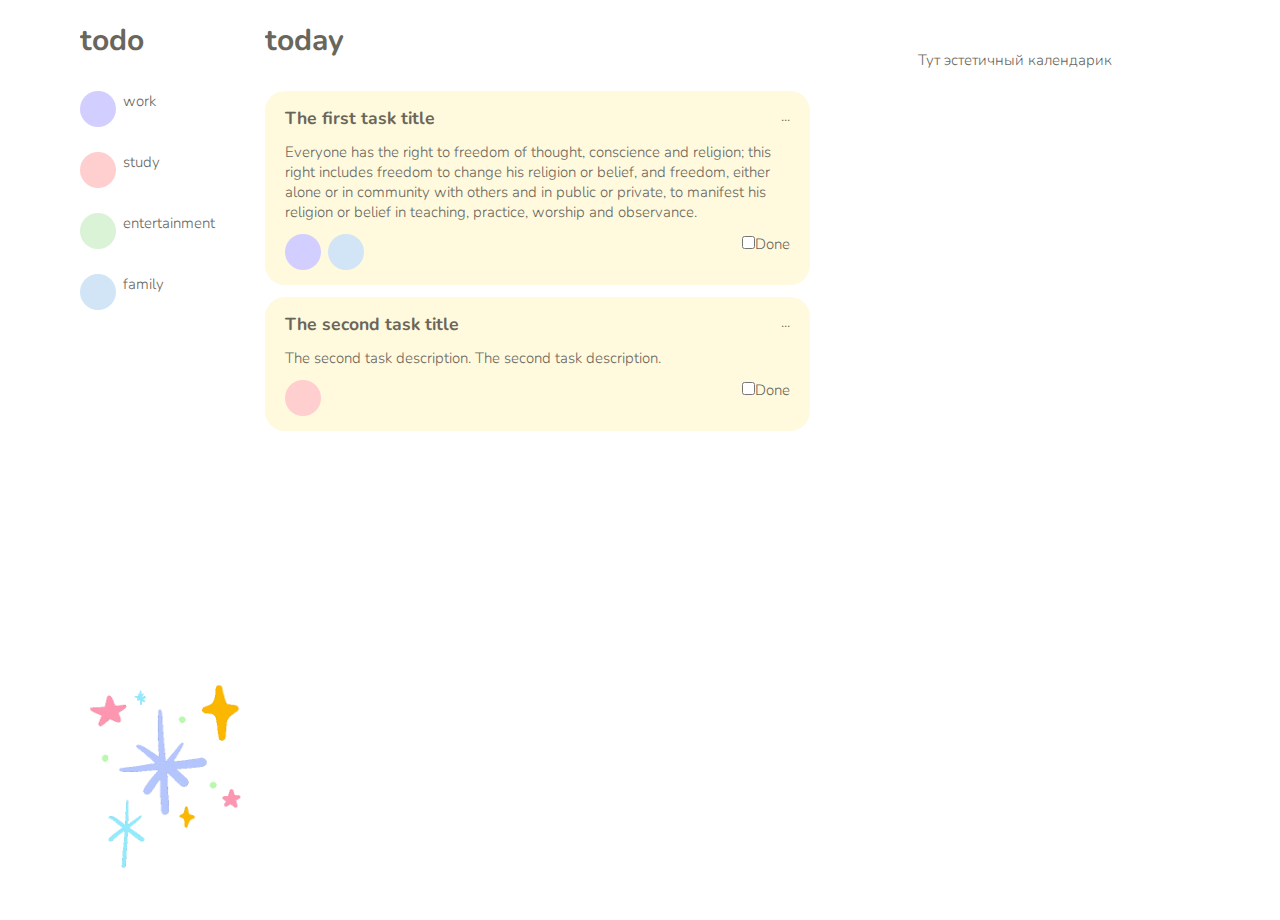
==== index.html @ 403bc5e6 "add html and css files" ====
<!DOCTYPE html>
<html lang="en">
<head>
    <meta charset="UTF-8">
    <title>todo list</title>
    <link rel="stylesheet" href="css/style.css">
</head>
<body>
<div class="content">
    <div class="todo">
        <h1 class="todo-title">todo</h1>
        <div class="upper">
            <div class="tags">
                <div class="tag">
                    <div class="ellipse" id="ellipse-1"></div>
                    <p class="work">work</p>
                </div>
                <div class="tag">
                    <div class="ellipse" id="ellipse-2"></div>
                    <p class="study">study</p>
                </div>
                <div class="tag">
                    <div class="ellipse" id="ellipse-3"></div>
                    <p class="entertainment">entertainment</p>
                </div>
                <div class="tag">
                    <div class="ellipse" id="ellipse-4"></div>
                    <p class="family">family</p>
                </div>
            </div>
        </div>
        <div class="logo">
            <img class="logo-image" src="images/logo.png" alt="Logo image"/>
        </div>
    </div>
    <div class="day">
        <div class="title">
            <h1 class="today">today</h1>
        </div>
        <div class="tasks">
            <div class="task" id="task_1">
                <div class="task-title">
                    <h3>The first task title</h3>
                    <div class="task-button">...</div>
                </div>
                <div class="description">
                    <p>Everyone has the right to freedom of thought, conscience and religion;
                        this right includes freedom to change his religion or belief, and freedom,
                        either alone or in community with others and in public or private,
                        to manifest his religion or belief in teaching, practice, worship and observance.</p>
                </div>
                <div class="options">
                    <div class="task-tags">
                        <div class="ellipse" id="task-ellipse-1"></div>
                        <div class="ellipse" id="task-ellipse-2"></div>
                    </div>
                    <div class="checkbox">
                        <label class="todo_checkbox">
                            <input type="checkbox">
                        </label>
                        <p>Done</p>
                    </div>
                </div>

            </div>
            <div class="task" id="task_2">
                <div class="task-title">
                    <h3>The second task title</h3>
                    <div class="task-button">...</div>
                </div>
                <div class="description">
                    <p>The second task description. The second task description.</p>
                </div>
                <div class="options">
                    <div class="task-tags">
                        <div class="ellipse" id="task-ellipse-3"></div>
                    </div>
                    <div class="checkbox">
                        <label class="todo_checkbox">
                            <input type="checkbox">
                        </label>
                        <p>Done</p>
                    </div>
                </div>
            </div>
        </div>
    </div>
    <div class="calendar">
        <div class="title">

        </div>
        <div class="calendar_widget">
            <p>Тут эстетичный календарик</p>
        </div>
    </div>

</div>

</body>
</html>
---- css/style.css ----
@import url('https://fonts.googleapis.com/css2?family=Raleway:wght@100;200;300;400;500;600;700;800;900&display=swap');
@import url('https://fonts.googleapis.com/css2?family=Nunito+Sans:opsz,wght@6..12,200;6..12,300;6..12,400;6..12,500;6..12,600;6..12,700;6..12,800;6..12,900;6..12,1000&family=Nunito:wght@200;300;400;500;600;700;800;900;1000');
@import url('https://fonts.googleapis.com/css2?family=Ubuntu:wght@300;400;500;700&display=swap');

root {
}

* {
    margin: 0;
    color: #69665C;
    box-sizing: border-box;
}

body {
    font-family: 'Nunito', sans-serif;
    height: 100vh;
    font-size: 15px;
    font-weight: 300;
}

.content {
    display: flex;
    height: 100vh;
    flex-direction: row;
    justify-content: space-between;
    margin: 20px 80px
}

.todo {
    display: flex;
    flex-direction: column;
    width: 30%;
    height: 100%;
    overflow: hidden;
    flex-shrink: 2;
}

.todo-title {
    margin-bottom: 30px;
}

.upper {
    flex: 1 0 auto;
}
.tags {
    display: flex;
    flex-direction: column;
}

.tag {
    flex-grow: 1;
    display: flex;
    flex-direction: row;
    margin-bottom: 25px;
}


.title {
    margin-bottom: 30px;
}

.ellipse {
    width: 4vh;
    height: 4vh;
    border-radius: 50%;
    margin-right: 7px;
}

#ellipse-1 {
    background-color: #D2CEFF;
}

#ellipse-2 {
    background-color: #FFCECE;
}

#ellipse-3 {
    background-color: #DAF2D6;
}

#ellipse-4 {
    background-color: #D1E5F7;
}

.day {
    flex-shrink: 1;
    flex-direction: column;
    width: 65%;
    overflow: hidden;
}

.tasks {
    display: flex;
    flex-direction: column;
}

.task {
    display: flex;
    flex-direction: column;
    justify-content: space-between;
    border-radius: 20px;
    background-color: #FFF9DE;
    margin-bottom: 12px;
    margin-right: 20px;
    padding: 15px 20px;
}

.task-title {
    display: flex;
    flex-direction: row;
    justify-content: space-between;
    margin-bottom: 12px;
}

.description {
    margin-bottom: 12px;
}

.task-button {
}

.options {
    display: flex;
    flex-direction: row;
    justify-content: space-between;
}

.task-tags{
    display: flex;
    flex-direction: row;
}

#task-ellipse-1 {
    background-color: #D2CEFF;
}

#task-ellipse-2 {
    background-color: #D1E5F7;
}

#task-ellipse-3 {
    background-color: #FFCECE;
}

.checkbox {
    display: flex;
    flex-direction: row;
}

.logo-image {
    width: 20vh;
    height: 23vh;
    flex: 0 0 auto;
    margin-bottom: 30px;
}

.calendar {
    flex-direction: column;
    width: 60%;
    overflow: hidden;
    margin-left: auto;
    margin-right: auto;
    text-align: center;
    flex-shrink: 2;
}
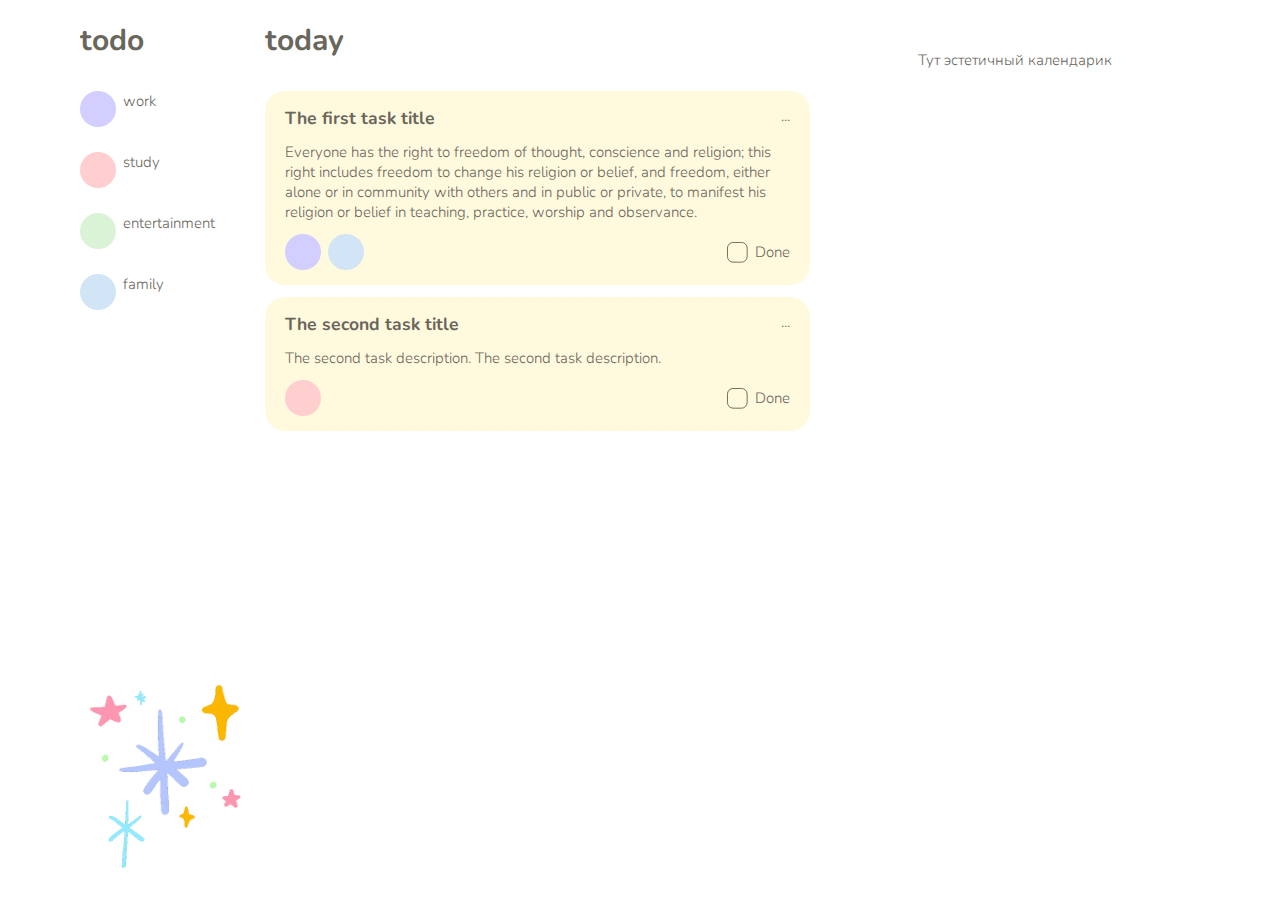
==== commit afc0278b: "add custom checkbox and add tags main, section, nav" ====
--- a/index.html
+++ b/index.html
@@ -6,11 +6,11 @@
     <link rel="stylesheet" href="css/style.css">
 </head>
 <body>
-<div class="content">
-    <div class="todo">
+<main class="content">
+    <section class="todo">
         <h1 class="todo-title">todo</h1>
         <div class="upper">
-            <div class="tags">
+            <nav class="tags">
                 <div class="tag">
                     <div class="ellipse" id="ellipse-1"></div>
                     <p class="work">work</p>
@@ -27,18 +27,18 @@
                     <div class="ellipse" id="ellipse-4"></div>
                     <p class="family">family</p>
                 </div>
-            </div>
+            </nav>
         </div>
         <div class="logo">
             <img class="logo-image" src="images/logo.png" alt="Logo image"/>
         </div>
-    </div>
-    <div class="day">
+    </section>
+    <section class="day">
         <div class="title">
             <h1 class="today">today</h1>
         </div>
         <div class="tasks">
-            <div class="task" id="task_1">
+            <section class="task" id="task_1">
                 <div class="task-title">
                     <h3>The first task title</h3>
                     <div class="task-button">...</div>
@@ -54,16 +54,19 @@
                         <div class="ellipse" id="task-ellipse-1"></div>
                         <div class="ellipse" id="task-ellipse-2"></div>
                     </div>
-                    <div class="checkbox">
-                        <label class="todo_checkbox">
-                            <input type="checkbox">
-                        </label>
-                        <p>Done</p>
-                    </div>
+                    <label class="checkbox">
+                        <input class="checkbox-input" type="checkbox">
+                        <svg class="checkbox-icon" viewBox="0 0 22 22">
+                            <rect width="21" height="21" x=".5" y=".5" fill="#FFF9DE" stroke="#69665C" rx="6" />
+                            <path class="tick" stroke="#69665C" fill="none" stroke-linecap="round" stroke-width="2.5" d="M4 10l5 5 9-9" />
+                        </svg>
+                        <span class="checkbox-label">Done</span>
+                    </label>
+
                 </div>
 
-            </div>
-            <div class="task" id="task_2">
+            </section>
+            <section class="task" id="task_2">
                 <div class="task-title">
                     <h3>The second task title</h3>
                     <div class="task-button">...</div>
@@ -75,16 +78,19 @@
                     <div class="task-tags">
                         <div class="ellipse" id="task-ellipse-3"></div>
                     </div>
-                    <div class="checkbox">
-                        <label class="todo_checkbox">
-                            <input type="checkbox">
-                        </label>
-                        <p>Done</p>
-                    </div>
+                    <label class="checkbox">
+                        <input class="checkbox-input" type="checkbox">
+                        <svg class="checkbox-icon" viewBox="0 0 22 22">
+                            <rect width="21" height="21" x=".5" y=".5" fill="#FFF9DE" stroke="#69665C" rx="6" />
+                            <path class="tick" stroke="#69665C" fill="none" stroke-linecap="round" stroke-width="2.5" d="M4 10l5 5 9-9" />
+                        </svg>
+                        <span class="checkbox-label">Done</span>
+                    </label>
+
                 </div>
-            </div>
+            </section>
         </div>
-    </div>
+    </section>
     <div class="calendar">
         <div class="title">
 
@@ -94,7 +100,7 @@
         </div>
     </div>
 
-</div>
+</main>
 
 </body>
 </html>--- a/css/style.css
+++ b/css/style.css
@@ -143,8 +143,39 @@
 }
 
 .checkbox {
+    cursor: pointer;
     display: flex;
     flex-direction: row;
+    align-items: center;
+}
+
+.checkbox-input {
+    position: absolute;
+    width: 1.375em;
+    height: 1.375em;
+    opacity: 0;
+    cursor: pointer;
+}
+
+.checkbox-icon {
+    width: 1.375em;
+    height: 1.375em;
+    flex-shrink: 0;
+    overflow: visible;
+}
+
+.checkbox-icon .tick {
+    stroke-dasharray: 20px;
+    stroke-dashoffset: 20px;
+    transition: stroke-dashoffset 0.2s ease-out;
+}
+
+.checkbox-label {
+    margin-left: 0.5em;
+}
+
+.checkbox-input:checked + .checkbox-icon .tick {
+    stroke-dashoffset: 0;
 }
 
 .logo-image {
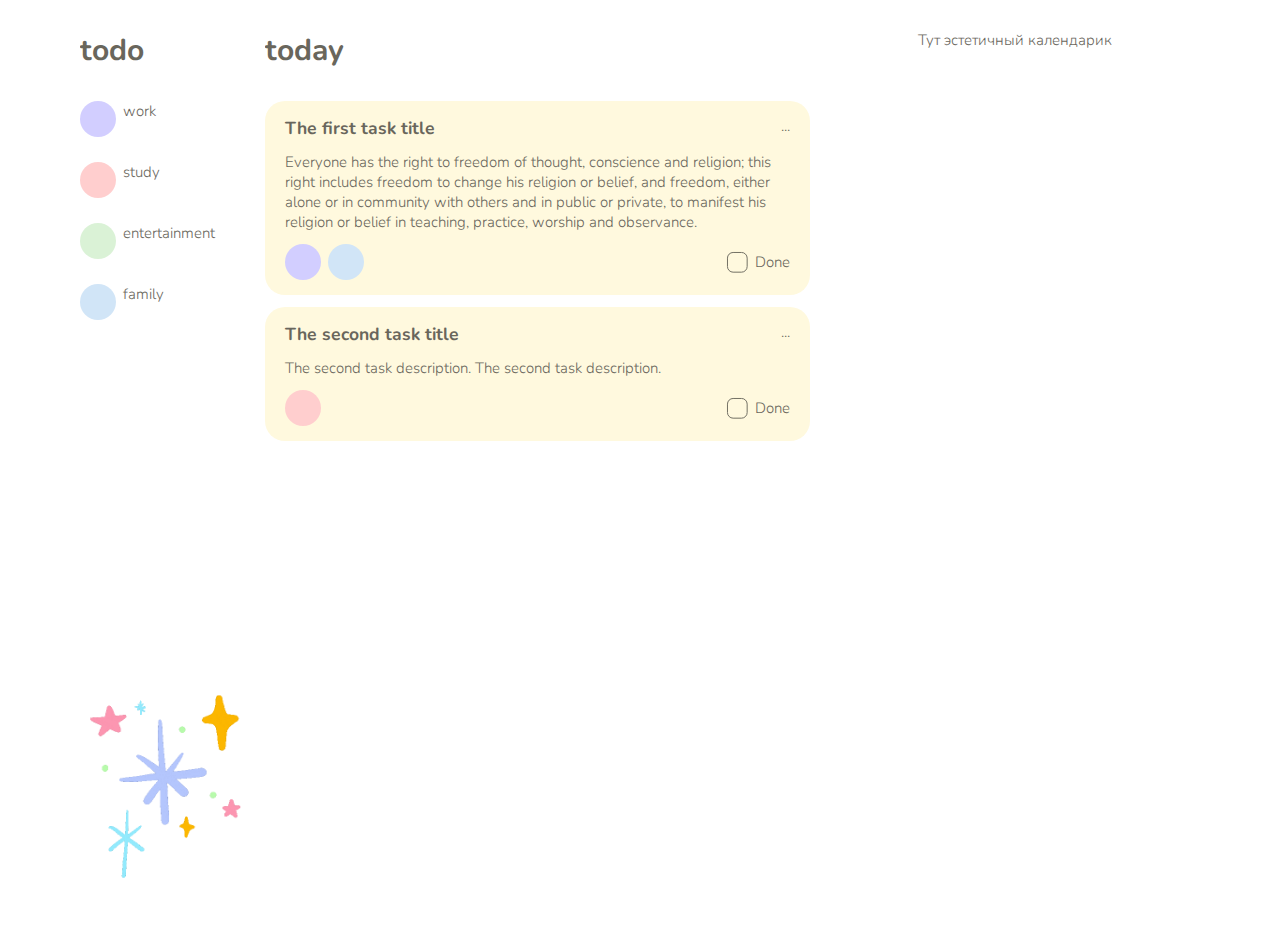
==== commit 995f174b: "add @media css" ====
--- a/index.html
+++ b/index.html
@@ -2,57 +2,61 @@
 <html lang="en">
 <head>
     <meta charset="UTF-8">
+    <meta name="viewport" content="width=device-width">
     <title>todo list</title>
     <link rel="stylesheet" href="css/style.css">
+    <script src="js/script.js" defer></script>
 </head>
 <body>
-<main class="content">
-    <section class="todo">
-        <h1 class="todo-title">todo</h1>
-        <div class="upper">
-            <nav class="tags">
-                <div class="tag">
-                    <div class="ellipse" id="ellipse-1"></div>
-                    <p class="work">work</p>
-                </div>
-                <div class="tag">
-                    <div class="ellipse" id="ellipse-2"></div>
-                    <p class="study">study</p>
-                </div>
-                <div class="tag">
-                    <div class="ellipse" id="ellipse-3"></div>
-                    <p class="entertainment">entertainment</p>
-                </div>
-                <div class="tag">
-                    <div class="ellipse" id="ellipse-4"></div>
-                    <p class="family">family</p>
-                </div>
+<div class="wrapper">
+    <main>
+    <section class="navigation">
+        <div class="navigation__burger">
+            <span></span>
+        </div>
+        <h1 class="todo__title">todo</h1>
+            <nav class="navigation__tags">
+                <ul class="tags__list">
+                <li class="tag" >
+                    <div class="tag__ellipse" id="ellipse-1"></div>
+                    <p class="tag__name">work</p>
+                </li>
+                <li class="tag">
+                    <div class="tag__ellipse" id="ellipse-2"></div>
+                    <p class="tag__name">study</p>
+                </li>
+                <li class="tag">
+                    <div class="tag__ellipse" id="ellipse-3"></div>
+                    <p class="tag__name">entertainment</p>
+                </li>
+                <li class="tag">
+                    <div class="tag__ellipse" id="ellipse-4"></div>
+                    <p class="tag__name">family</p>
+                </li>
+                </ul>
             </nav>
-        </div>
         <div class="logo">
-            <img class="logo-image" src="images/logo.png" alt="Logo image"/>
+            <img class="logo__image" src="images/logo.png" alt="Logo image"/>
         </div>
     </section>
-    <section class="day">
-        <div class="title">
-            <h1 class="today">today</h1>
-        </div>
-        <div class="tasks">
-            <section class="task" id="task_1">
-                <div class="task-title">
+    <section class="day-view">
+        <h1 class="day__title">today</h1>
+        <ul class="tasks__list">
+            <li class="task" id="task-1">
+                <div class="task__title">
                     <h3>The first task title</h3>
-                    <div class="task-button">...</div>
+                    <div class="task__button">...</div>
                 </div>
-                <div class="description">
+                <div class="task__description">
                     <p>Everyone has the right to freedom of thought, conscience and religion;
                         this right includes freedom to change his religion or belief, and freedom,
                         either alone or in community with others and in public or private,
                         to manifest his religion or belief in teaching, practice, worship and observance.</p>
                 </div>
-                <div class="options">
-                    <div class="task-tags">
-                        <div class="ellipse" id="task-ellipse-1"></div>
-                        <div class="ellipse" id="task-ellipse-2"></div>
+                <div class="task__options">
+                    <div class="task__tags">
+                        <div class="tag__ellipse" id="task-ellipse-1"></div>
+                        <div class="tag__ellipse" id="task-ellipse-2"></div>
                     </div>
                     <label class="checkbox">
                         <input class="checkbox-input" type="checkbox">
@@ -65,18 +69,18 @@
 
                 </div>
 
-            </section>
-            <section class="task" id="task_2">
-                <div class="task-title">
+            </li>
+            <li class="task" id="task-2">
+                <div class="task__title">
                     <h3>The second task title</h3>
-                    <div class="task-button">...</div>
+                    <div class="task__button">...</div>
                 </div>
-                <div class="description">
+                <div class="task__description">
                     <p>The second task description. The second task description.</p>
                 </div>
-                <div class="options">
-                    <div class="task-tags">
-                        <div class="ellipse" id="task-ellipse-3"></div>
+                <div class="task__options">
+                    <div class="task__tags">
+                        <div class="tag__ellipse" id="task-ellipse-3"></div>
                     </div>
                     <label class="checkbox">
                         <input class="checkbox-input" type="checkbox">
@@ -88,19 +92,19 @@
                     </label>
 
                 </div>
-            </section>
-        </div>
+            </li>
+        </ul>
     </section>
     <div class="calendar">
-        <div class="title">
+        <div class="calendar__title">
 
         </div>
-        <div class="calendar_widget">
+        <div class="calendar__widget">
             <p>Тут эстетичный календарик</p>
         </div>
     </div>
 
 </main>
-
+</div>
 </body>
 </html>--- a/css/style.css
+++ b/css/style.css
@@ -18,33 +18,60 @@
     font-weight: 300;
 }
 
-.content {
+
+
+main {
+    display: flex;
+    flex-direction: row;
+    justify-content: space-between;
+}
+
+.wrapper {
     display: flex;
     height: 100vh;
     flex-direction: row;
     justify-content: space-between;
-    margin: 20px 80px
-}
-
-.todo {
-    display: flex;
-    flex-direction: column;
+    margin: 30px 80px 0 80px;
+}
+
+.navigation {
+    display: flex;
+    flex-direction: column;
+    justify-content: space-between;
     width: 30%;
     height: 100%;
     overflow: hidden;
     flex-shrink: 2;
 }
 
-.todo-title {
+.navigation__burger {
+    display: none;
+}
+
+.todo__title {
     margin-bottom: 30px;
 }
 
 .upper {
     flex: 1 0 auto;
 }
-.tags {
-    display: flex;
-    flex-direction: column;
+
+.navigation__tags {
+    margin-bottom: auto;
+    display: flex;
+    flex-direction: column;
+}
+
+.tags__list {
+    margin-bottom: auto;
+    display: flex;
+    flex-direction: column;
+    padding-left: 0;
+}
+
+.tags__list li {
+    list-style: none;
+
 }
 
 .tag {
@@ -55,11 +82,12 @@
 }
 
 
-.title {
+.day__title {
     margin-bottom: 30px;
 }
 
-.ellipse {
+
+.tag__ellipse {
     width: 4vh;
     height: 4vh;
     border-radius: 50%;
@@ -82,16 +110,22 @@
     background-color: #D1E5F7;
 }
 
-.day {
+.day-view {
     flex-shrink: 1;
     flex-direction: column;
     width: 65%;
     overflow: hidden;
 }
 
-.tasks {
-    display: flex;
-    flex-direction: column;
+.tasks__list {
+    display: flex;
+    flex-direction: column;
+    padding-left: 0;
+}
+
+.tasks__list li {
+    list-style: none;
+
 }
 
 .task {
@@ -105,27 +139,27 @@
     padding: 15px 20px;
 }
 
-.task-title {
+.task__title {
     display: flex;
     flex-direction: row;
     justify-content: space-between;
     margin-bottom: 12px;
 }
 
-.description {
+.task__description {
     margin-bottom: 12px;
 }
 
-.task-button {
-}
-
-.options {
-    display: flex;
-    flex-direction: row;
-    justify-content: space-between;
-}
-
-.task-tags{
+.task__button {
+}
+
+.task__options {
+    display: flex;
+    flex-direction: row;
+    justify-content: space-between;
+}
+
+.task__tags {
     display: flex;
     flex-direction: row;
 }
@@ -178,7 +212,7 @@
     stroke-dashoffset: 0;
 }
 
-.logo-image {
+.logo__image {
     width: 20vh;
     height: 23vh;
     flex: 0 0 auto;
@@ -193,4 +227,143 @@
     margin-right: auto;
     text-align: center;
     flex-shrink: 2;
+}
+
+@media (max-width: 1200px) {
+    .wrapper {
+        max-width: 970px;
+    }
+
+    .tag__ellipse {
+        width: 3vh;
+        height: 3vh;
+        border-radius: 50%;
+        margin-right: 7px;
+    }
+
+    .tag__name {
+        font-size: 15px;
+    }
+}
+
+@media (max-width: 992px) {
+    .wrapper {
+        max-width: none;
+        margin: 20px 10px 10px 10px;
+    }
+
+    .tag__ellipse {
+        width: 5vh;
+        height: 5vh;
+        border-radius: 50%;
+        margin-right: 7px;
+    }
+
+    .tag__name {
+        font-size: 25px;
+    }
+
+    .calendar {
+        width: 0;
+        display: none;
+    }
+    .todo__title {
+        display: none;
+    }
+
+    .logo {
+        display: none;
+    }
+
+    .navigation {
+        width: 10%;
+    }
+
+    .day-view {
+        width: 90%;
+        margin-left: 20px;
+        margin-right: 0;
+    }
+
+    .navigation__burger {
+        display: block;
+        position: relative;
+        margin-top: 10px;
+        width: 30px;
+        height: 20px;
+        z-index: 2;
+        left: 0;
+
+    }
+
+    .navigation__burger span {
+        background-color: #69665C;
+        position: absolute;
+        width: 100%;
+        height: 10%;
+        top: 50%;
+        transform: scale(1) translate(0px, -50%);
+    }
+
+    .navigation__burger::before,
+    .navigation__burger::after {
+        content: '';
+        background-color: #69665C;
+        position: absolute;
+        width: 100%;
+        height: 9%;
+        left: 0;
+        transition: all 0.3s ease 0s;
+    }
+
+    .navigation__burger::before {
+        top: 0;
+    }
+
+    .navigation__burger::after {
+        bottom: 0;
+    }
+
+    .navigation__burger._active::before {
+        top: 50%;
+        transform: rotate(-45deg) translate(0px, -50%);
+    }
+
+    .navigation__burger._active::after {
+        bottom: 50%;
+        transform: rotate(45deg) translate(0px, 50%);
+    }
+
+    .navigation__burger._active span {
+        transform: scale(0) translate(0px, -50%);
+    }
+    .navigation__tags {
+        position: fixed;
+        top: 0;
+        left: -100%;
+        height: 100%;
+        width: 100%;
+        background-color: #F6FFF8;
+        padding: 100px 30px 30px 30px;
+        transition: left 0.3s ease 0s;
+        overflow: auto;
+    }
+
+    .navigation__tags._active {
+        left: 0;
+    }
+
+    .tags__list {
+        display: block;
+    }
+
+    .tags__list li{
+        margin: 0 0 30px 0;
+    }
+
+    .tag {
+        font-size: 24px;
+    }
+
+
 }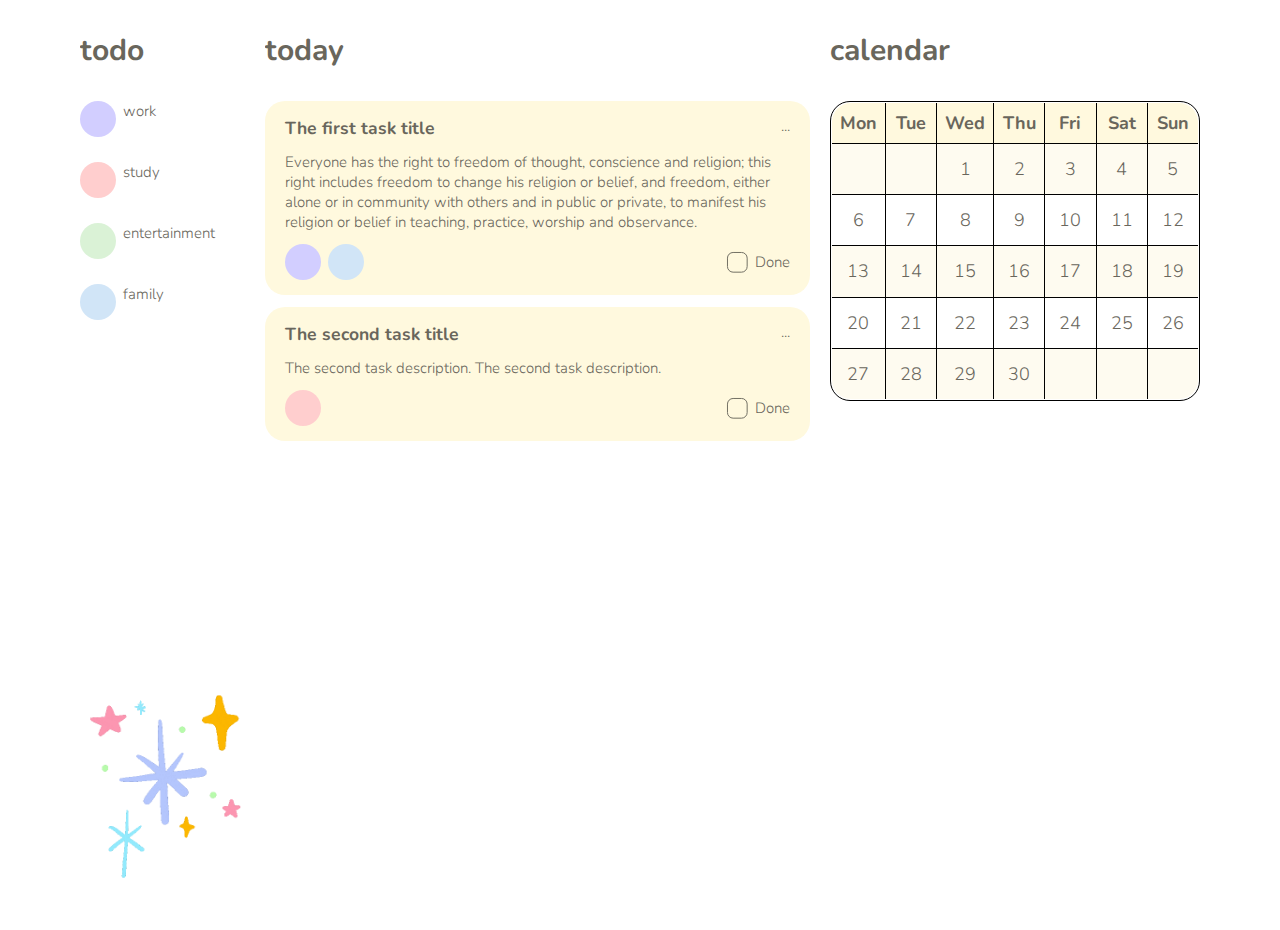
==== commit 04cdb18c: "add table-calendar" ====
--- a/index.html
+++ b/index.html
@@ -10,101 +10,149 @@
 <body>
 <div class="wrapper">
     <main>
-    <section class="navigation">
-        <div class="navigation__burger">
-            <span></span>
-        </div>
-        <h1 class="todo__title">todo</h1>
+        <section class="navigation">
+            <div class="navigation__burger">
+                <span></span>
+            </div>
+            <h1 class="todo__title">todo</h1>
             <nav class="navigation__tags">
                 <ul class="tags__list">
-                <li class="tag" >
-                    <div class="tag__ellipse" id="ellipse-1"></div>
-                    <p class="tag__name">work</p>
-                </li>
-                <li class="tag">
-                    <div class="tag__ellipse" id="ellipse-2"></div>
-                    <p class="tag__name">study</p>
-                </li>
-                <li class="tag">
-                    <div class="tag__ellipse" id="ellipse-3"></div>
-                    <p class="tag__name">entertainment</p>
-                </li>
-                <li class="tag">
-                    <div class="tag__ellipse" id="ellipse-4"></div>
-                    <p class="tag__name">family</p>
-                </li>
+                    <li class="tag">
+                        <div class="tag__ellipse" id="ellipse-1"></div>
+                        <p class="tag__name">work</p>
+                    </li>
+                    <li class="tag">
+                        <div class="tag__ellipse" id="ellipse-2"></div>
+                        <p class="tag__name">study</p>
+                    </li>
+                    <li class="tag">
+                        <div class="tag__ellipse" id="ellipse-3"></div>
+                        <p class="tag__name">entertainment</p>
+                    </li>
+                    <li class="tag">
+                        <div class="tag__ellipse" id="ellipse-4"></div>
+                        <p class="tag__name">family</p>
+                    </li>
                 </ul>
             </nav>
-        <div class="logo">
-            <img class="logo__image" src="images/logo.png" alt="Logo image"/>
-        </div>
-    </section>
-    <section class="day-view">
-        <h1 class="day__title">today</h1>
-        <ul class="tasks__list">
-            <li class="task" id="task-1">
-                <div class="task__title">
-                    <h3>The first task title</h3>
-                    <div class="task__button">...</div>
-                </div>
-                <div class="task__description">
-                    <p>Everyone has the right to freedom of thought, conscience and religion;
-                        this right includes freedom to change his religion or belief, and freedom,
-                        either alone or in community with others and in public or private,
-                        to manifest his religion or belief in teaching, practice, worship and observance.</p>
-                </div>
-                <div class="task__options">
-                    <div class="task__tags">
-                        <div class="tag__ellipse" id="task-ellipse-1"></div>
-                        <div class="tag__ellipse" id="task-ellipse-2"></div>
+            <div class="logo">
+                <img class="logo__image" src="images/logo.png" alt="Logo image"/>
+            </div>
+        </section>
+        <section class="day-view">
+            <h1 class="day__title">today</h1>
+            <ul class="tasks__list">
+                <li class="task" id="task-1">
+                    <div class="task__title">
+                        <h3>The first task title</h3>
+                        <div class="task__button">...</div>
                     </div>
-                    <label class="checkbox">
-                        <input class="checkbox-input" type="checkbox">
-                        <svg class="checkbox-icon" viewBox="0 0 22 22">
-                            <rect width="21" height="21" x=".5" y=".5" fill="#FFF9DE" stroke="#69665C" rx="6" />
-                            <path class="tick" stroke="#69665C" fill="none" stroke-linecap="round" stroke-width="2.5" d="M4 10l5 5 9-9" />
-                        </svg>
-                        <span class="checkbox-label">Done</span>
-                    </label>
+                    <div class="task__description">
+                        <p>Everyone has the right to freedom of thought, conscience and religion;
+                            this right includes freedom to change his religion or belief, and freedom,
+                            either alone or in community with others and in public or private,
+                            to manifest his religion or belief in teaching, practice, worship and observance.</p>
+                    </div>
+                    <div class="task__options">
+                        <div class="task__tags">
+                            <div class="tag__ellipse" id="task-ellipse-1"></div>
+                            <div class="tag__ellipse" id="task-ellipse-2"></div>
+                        </div>
+                        <label class="checkbox">
+                            <input class="checkbox-input" type="checkbox">
+                            <svg class="checkbox-icon" viewBox="0 0 22 22">
+                                <rect width="21" height="21" x=".5" y=".5" fill="#FFF9DE" stroke="#69665C" rx="6"/>
+                                <path class="tick" stroke="#69665C" fill="none" stroke-linecap="round"
+                                      stroke-width="2.5" d="M4 10l5 5 9-9"/>
+                            </svg>
+                            <span class="checkbox-label">Done</span>
+                        </label>
 
-                </div>
+                    </div>
 
-            </li>
-            <li class="task" id="task-2">
-                <div class="task__title">
-                    <h3>The second task title</h3>
-                    <div class="task__button">...</div>
-                </div>
-                <div class="task__description">
-                    <p>The second task description. The second task description.</p>
-                </div>
-                <div class="task__options">
-                    <div class="task__tags">
-                        <div class="tag__ellipse" id="task-ellipse-3"></div>
+                </li>
+                <li class="task" id="task-2">
+                    <div class="task__title">
+                        <h3>The second task title</h3>
+                        <div class="task__button">...</div>
                     </div>
-                    <label class="checkbox">
-                        <input class="checkbox-input" type="checkbox">
-                        <svg class="checkbox-icon" viewBox="0 0 22 22">
-                            <rect width="21" height="21" x=".5" y=".5" fill="#FFF9DE" stroke="#69665C" rx="6" />
-                            <path class="tick" stroke="#69665C" fill="none" stroke-linecap="round" stroke-width="2.5" d="M4 10l5 5 9-9" />
-                        </svg>
-                        <span class="checkbox-label">Done</span>
-                    </label>
+                    <div class="task__description">
+                        <p>The second task description. The second task description.</p>
+                    </div>
+                    <div class="task__options">
+                        <div class="task__tags">
+                            <div class="tag__ellipse" id="task-ellipse-3"></div>
+                        </div>
+                        <label class="checkbox">
+                            <input class="checkbox-input" type="checkbox">
+                            <svg class="checkbox-icon" viewBox="0 0 22 22">
+                                <rect width="21" height="21" x=".5" y=".5" fill="#FFF9DE" stroke="#69665C" rx="6"/>
+                                <path class="tick" stroke="#69665C" fill="none" stroke-linecap="round"
+                                      stroke-width="2.5" d="M4 10l5 5 9-9"/>
+                            </svg>
+                            <span class="checkbox-label">Done</span>
+                        </label>
 
-                </div>
-            </li>
-        </ul>
-    </section>
-    <div class="calendar">
-        <div class="calendar__title">
+                    </div>
+                </li>
+            </ul>
+        </section>
+        <section class="calendar_section">
+            <h1 class="calendar__title">calendar</h1>
+            <div id="calendar"></div>
+            <script>
+            function createCalendar(id, year, month) {
+                let elem = document.getElementById(id);
 
-        </div>
-        <div class="calendar__widget">
-            <p>Тут эстетичный календарик</p>
-        </div>
-    </div>
+                let mon = month - 1;
+                let d = new Date(year, mon);
 
-</main>
+                let table = `
+                    <table>
+                        <tr>
+                            <th>Mon</th>
+                            <th>Tue</th>
+                            <th>Wed</th>
+                            <th>Thu</th>
+                            <th>Fri</th>
+                            <th>Sat</th>
+                            <th>Sun</th>
+                        </tr>
+                        <tr>
+                    `;
+
+                for(let i=0; i<getDay(d); i++) {
+                    table += '<td></td>'
+                }
+
+                while(d.getMonth() == mon) {
+                    table += '<td>' + d.getDate() + '</td>'
+                    if(getDay(d) % 7 == 6) {
+                        table += '</tr><tr>'
+                    }
+                    d.setDate(d.getDate()+1)
+                }
+
+                if(getDay(d) != 0) {
+                    for(let i=getDay(d); i<7; i++) {
+                        table += '<td></td>'
+                    }
+                }
+
+                table += '</tr></table>'
+                elem.innerHTML = table
+            }
+            function getDay(date) {
+                let day = date.getDay();
+                if(day == 0) day = 7;
+                return day - 1;
+            }
+
+            createCalendar('calendar', 2023, 11)
+        </script>
+        </section>
+
+    </main>
 </div>
 </body>
 </html>--- a/css/style.css
+++ b/css/style.css
@@ -219,14 +219,58 @@
     margin-bottom: 30px;
 }
 
-.calendar {
+.calendar_section {
     flex-direction: column;
     width: 60%;
     overflow: hidden;
-    margin-left: auto;
-    margin-right: auto;
+    flex-shrink: 2;
+}
+
+.calendar__title {
+    margin-bottom: 30px;
+}
+
+#calendar {
+    display: flex;
+    flex-direction: column;
+    border: 1px solid black;
+    border-radius: 20px;
+}
+
+table {
+    border: 1px solid #000;
+    box-sizing: border-box;
+    border-collapse: collapse;
+    border-radius: 20px;
+    overflow: hidden;
+
+}
+
+tr {
+    border: 1px solid #000;
+    box-sizing: border-box;
+    height: 25%;
+}
+
+tr:nth-child(2n) {
+    background: #FEFBF0;
+}
+
+td, th {
+    border: 1px solid black;
+    padding: 8px;
     text-align: center;
-    flex-shrink: 2;
+    font-size: 18px;
+}
+
+td {
+    width:4vw;
+    height:4vw;
+}
+
+th {
+    font-weight: bold;
+    background-color: #FFF9DE;
 }
 
 @media (max-width: 1200px) {
@@ -244,6 +288,16 @@
     .tag__name {
         font-size: 15px;
     }
+
+    td, th {
+        font-size: 15px;
+        padding: 5px;
+    }
+
+    td {
+        width:4vw;
+        height:4vw;
+    }
 }
 
 @media (max-width: 992px) {
@@ -263,10 +317,11 @@
         font-size: 25px;
     }
 
-    .calendar {
+    .calendar_section {
         width: 0;
         display: none;
     }
+
     .todo__title {
         display: none;
     }
@@ -366,4 +421,5 @@
     }
 
 
+
 }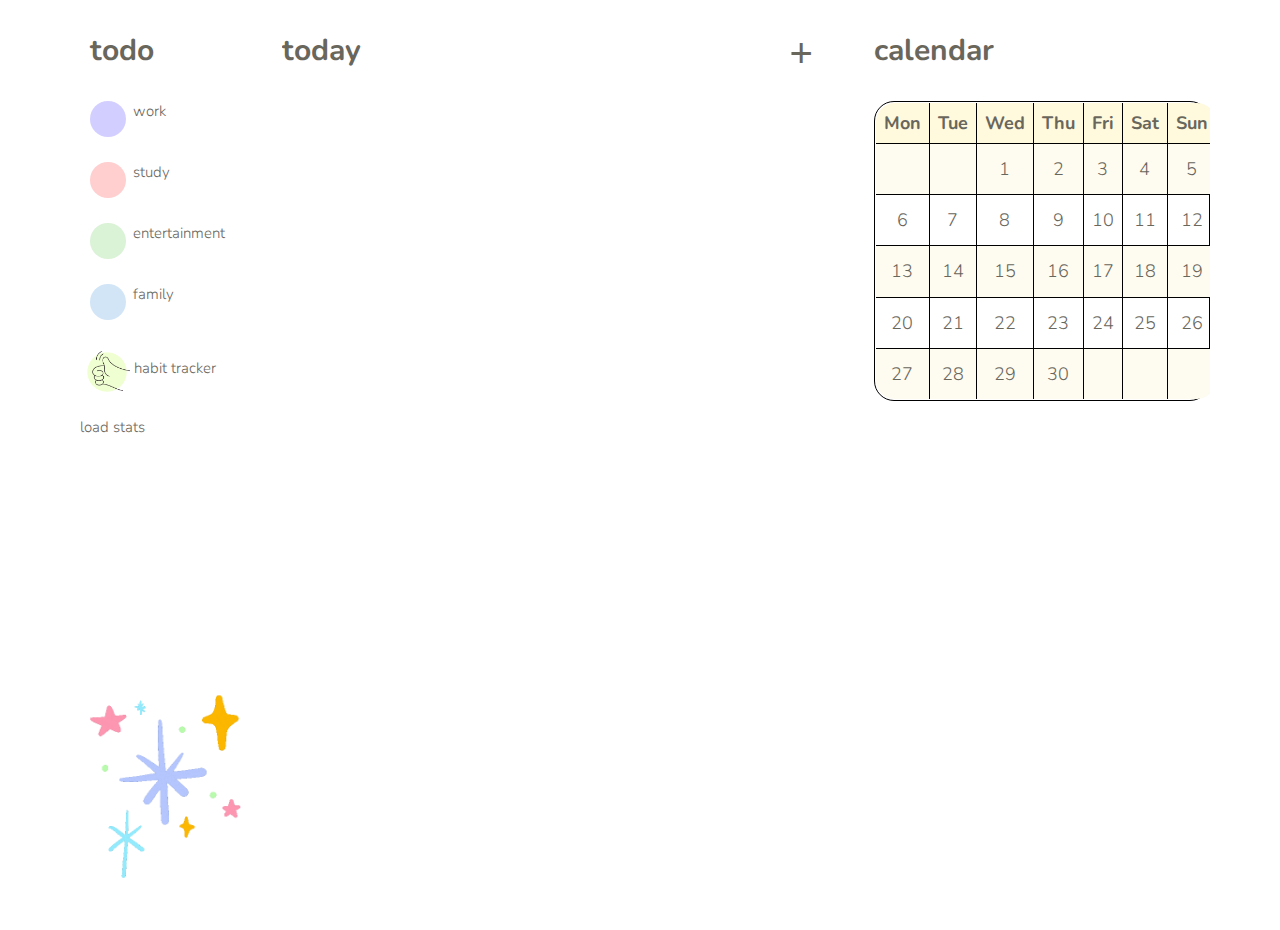
==== commit 386af209: "lab 4 and lab 5 fixed scrolling" ====
--- a/index.html
+++ b/index.html
@@ -6,6 +6,8 @@
     <title>todo list</title>
     <link rel="stylesheet" href="css/style.css">
     <script src="js/script.js" defer></script>
+    <script src="js/mainMenu.js" defer></script>
+    <script src="js/addTask.js" defer></script>
 </head>
 <body>
 <div class="wrapper">
@@ -14,7 +16,8 @@
             <div class="navigation__burger">
                 <span></span>
             </div>
-            <h1 class="todo__title">todo</h1>
+            <h1 class="todo__title"><a href="index.html">todo</a></h1>
+
             <nav class="navigation__tags">
                 <ul class="tags__list">
                     <li class="tag">
@@ -33,6 +36,17 @@
                         <div class="tag__ellipse" id="ellipse-4"></div>
                         <p class="tag__name">family</p>
                     </li>
+
+                </ul>
+                <ul class="sections__list">
+                    <li class="nav__elem">
+                        <img id="habit__tracker__img" alt="habit tracker"
+                             src="[data-uri]">
+                        <a href="habit_tracker.html" class="section__name">habit tracker</a>
+                    </li>
+                    <li class="nav__elem">
+                        <a href="page_load_stats.html" class="section__name">load stats</a>
+                    </li>
                 </ul>
             </nav>
             <div class="logo">
@@ -40,74 +54,44 @@
             </div>
         </section>
         <section class="day-view">
-            <h1 class="day__title">today</h1>
-            <ul class="tasks__list">
-                <li class="task" id="task-1">
-                    <div class="task__title">
-                        <h3>The first task title</h3>
-                        <div class="task__button">...</div>
+            <div class="today__container">
+                <h1 class="day__title">today</h1>
+
+                <button id="openModal">+</button>
+
+                <div id="taskModal" class="modal">
+                    <div class="modal-content">
+                        <div class="input-task-tittle">
+                            <form class="form-task">
+                                <input type="text" id="taskInput" placeholder="Task">
+                                <button type="submit" id="addTaskButton">Add</button>
+                            </form>
+                        </div>
+                        <div class="description__container">
+                            <textarea rows="5" class="textarea" id="description-input"
+                                      placeholder="Description..."></textarea>
+                            <p class="result"></p>
+                        </div>
                     </div>
-                    <div class="task__description">
-                        <p>Everyone has the right to freedom of thought, conscience and religion;
-                            this right includes freedom to change his religion or belief, and freedom,
-                            either alone or in community with others and in public or private,
-                            to manifest his religion or belief in teaching, practice, worship and observance.</p>
-                    </div>
-                    <div class="task__options">
-                        <div class="task__tags">
-                            <div class="tag__ellipse" id="task-ellipse-1"></div>
-                            <div class="tag__ellipse" id="task-ellipse-2"></div>
-                        </div>
-                        <label class="checkbox">
-                            <input class="checkbox-input" type="checkbox">
-                            <svg class="checkbox-icon" viewBox="0 0 22 22">
-                                <rect width="21" height="21" x=".5" y=".5" fill="#FFF9DE" stroke="#69665C" rx="6"/>
-                                <path class="tick" stroke="#69665C" fill="none" stroke-linecap="round"
-                                      stroke-width="2.5" d="M4 10l5 5 9-9"/>
-                            </svg>
-                            <span class="checkbox-label">Done</span>
-                        </label>
+                </div>
+            </div>
+<!--            <div class="preloader"></div>-->
+            <ul class="tasks__list" id="list-container">
 
-                    </div>
 
-                </li>
-                <li class="task" id="task-2">
-                    <div class="task__title">
-                        <h3>The second task title</h3>
-                        <div class="task__button">...</div>
-                    </div>
-                    <div class="task__description">
-                        <p>The second task description. The second task description.</p>
-                    </div>
-                    <div class="task__options">
-                        <div class="task__tags">
-                            <div class="tag__ellipse" id="task-ellipse-3"></div>
-                        </div>
-                        <label class="checkbox">
-                            <input class="checkbox-input" type="checkbox">
-                            <svg class="checkbox-icon" viewBox="0 0 22 22">
-                                <rect width="21" height="21" x=".5" y=".5" fill="#FFF9DE" stroke="#69665C" rx="6"/>
-                                <path class="tick" stroke="#69665C" fill="none" stroke-linecap="round"
-                                      stroke-width="2.5" d="M4 10l5 5 9-9"/>
-                            </svg>
-                            <span class="checkbox-label">Done</span>
-                        </label>
-
-                    </div>
-                </li>
             </ul>
         </section>
         <section class="calendar_section">
             <h1 class="calendar__title">calendar</h1>
             <div id="calendar"></div>
             <script>
-            function createCalendar(id, year, month) {
-                let elem = document.getElementById(id);
+                function createCalendar(id, year, month) {
+                    let elem = document.getElementById(id);
 
-                let mon = month - 1;
-                let d = new Date(year, mon);
+                    let mon = month - 1;
+                    let d = new Date(year, mon);
 
-                let table = `
+                    let table = `
                     <table>
                         <tr>
                             <th>Mon</th>
@@ -121,38 +105,40 @@
                         <tr>
                     `;
 
-                for(let i=0; i<getDay(d); i++) {
-                    table += '<td></td>'
+                    for (let i = 0; i < getDay(d); i++) {
+                        table += '<td></td>'
+                    }
+
+                    while (d.getMonth() == mon) {
+                        table += '<td>' + d.getDate() + '</td>'
+                        if (getDay(d) % 7 == 6) {
+                            table += '</tr><tr>'
+                        }
+                        d.setDate(d.getDate() + 1)
+                    }
+
+                    if (getDay(d) != 0) {
+                        for (let i = getDay(d); i < 7; i++) {
+                            table += '<td></td>'
+                        }
+                    }
+
+                    table += '</tr></table>'
+                    elem.innerHTML = table
                 }
 
-                while(d.getMonth() == mon) {
-                    table += '<td>' + d.getDate() + '</td>'
-                    if(getDay(d) % 7 == 6) {
-                        table += '</tr><tr>'
-                    }
-                    d.setDate(d.getDate()+1)
+                function getDay(date) {
+                    let day = date.getDay();
+                    if (day == 0) day = 7;
+                    return day - 1;
                 }
 
-                if(getDay(d) != 0) {
-                    for(let i=getDay(d); i<7; i++) {
-                        table += '<td></td>'
-                    }
-                }
-
-                table += '</tr></table>'
-                elem.innerHTML = table
-            }
-            function getDay(date) {
-                let day = date.getDay();
-                if(day == 0) day = 7;
-                return day - 1;
-            }
-
-            createCalendar('calendar', 2023, 11)
-        </script>
+                createCalendar('calendar', 2023, 11)
+            </script>
         </section>
 
     </main>
 </div>
+
 </body>
 </html>--- a/css/style.css
+++ b/css/style.css
@@ -16,11 +16,15 @@
     height: 100vh;
     font-size: 15px;
     font-weight: 300;
-}
-
-
+    overflow: hidden;
+}
+
+a {
+    text-decoration: none;
+}
 
 main {
+    width: 100%;
     display: flex;
     flex-direction: row;
     justify-content: space-between;
@@ -31,7 +35,7 @@
     height: 100vh;
     flex-direction: row;
     justify-content: space-between;
-    margin: 30px 80px 0 80px;
+    margin: 30px 70px 0 80px;
 }
 
 .navigation {
@@ -50,6 +54,7 @@
 
 .todo__title {
     margin-bottom: 30px;
+    margin-left: 10px;
 }
 
 .upper {
@@ -79,7 +84,37 @@
     display: flex;
     flex-direction: row;
     margin-bottom: 25px;
-}
+    margin-left: 10px;
+    cursor: pointer;
+}
+
+.tag.hover  p {
+    font-size: 20px;
+}
+
+.tag.hover .tag__ellipse {
+    width: 5vh;
+    height: 5vh;
+}
+
+.nav__elem.hover a {
+    font-size: 20px;
+}
+
+.nav__elem.hover #habit__tracker__img {
+    width: 7vh;
+    height: 7vh;
+}
+
+
+.nav__elem {
+    flex-grow: 1;
+    display: flex;
+    flex-direction: row;
+    margin-bottom: 25px;
+}
+
+
 
 
 .day__title {
@@ -110,11 +145,69 @@
     background-color: #D1E5F7;
 }
 
+.navigation__sections {
+    margin-bottom: auto;
+    display: flex;
+    flex-direction: column;
+}
+
+.sections__list {
+    margin-bottom: auto;
+    display: flex;
+    flex-direction: column;
+    padding-left: 0;
+}
+
+.sections__list li {
+    list-style: none;
+
+}
+
+.nav__elem {
+    flex-grow: 1;
+    display: flex;
+    flex-direction: row;
+    margin-top: auto;
+    margin-bottom: 5px;
+}
+
+#habit__tracker__img {
+    width: 6vh;
+    height: 6vh;
+    border-radius: 50%;
+    margin-left: 0;
+}
+
+.section__name {
+    margin-top: 13px;
+}
+
+.preloader {
+    border: 7px solid #f3f3f3; /* Светло-серый */
+    border-top: 7px solid #69665CFF; /* Синий */
+    border-radius: 50%;
+    width: 60px;
+    height: 60px;
+    animation: spin 2s linear infinite;
+    margin-left: 45%;
+}
+
+@keyframes spin {
+    0% { transform: rotate(0deg); }
+    100% { transform: rotate(360deg); }
+}
+
 .day-view {
     flex-shrink: 1;
     flex-direction: column;
     width: 65%;
-    overflow: hidden;
+    overflow: auto;
+    padding-right: 30px;
+    margin-bottom: 30px;
+}
+
+.day-view::-webkit-scrollbar {
+    width: 0;
 }
 
 .tasks__list {
@@ -143,11 +236,29 @@
     display: flex;
     flex-direction: row;
     justify-content: space-between;
+
     margin-bottom: 12px;
+}
+.tittle-text {
+    margin-top: 7px;
+}
+.task-span {
+    font-size: 25px;
+    border-radius: 50%;
+}
+
+.task-span:hover {
+    cursor: pointer;
+
 }
 
 .task__description {
     margin-bottom: 12px;
+    display: flex;
+}
+
+.task-description-text {
+    overflow-wrap: anywhere;
 }
 
 .task__button {
@@ -155,7 +266,7 @@
 
 .task__options {
     display: flex;
-    flex-direction: row;
+    flex-direction: row-reverse;
     justify-content: space-between;
 }
 
@@ -221,7 +332,7 @@
 
 .calendar_section {
     flex-direction: column;
-    width: 60%;
+    width: 50%;
     overflow: hidden;
     flex-shrink: 2;
 }
@@ -273,6 +384,201 @@
     background-color: #FFF9DE;
 }
 
+
+/*button addNewTask*/
+.today__container {
+    display: flex;
+    flex-direction: row;
+    justify-content: space-between;
+}
+
+#openModal {
+    margin-right: 20px;
+    border-radius: 15px;
+    color: #69665C;
+    font-size: 40px;
+    background-color: #fff;
+    cursor: pointer;
+    border: none;
+    outline: none;
+    width: 5vh;
+    height: 5vh;
+}
+
+.modal {
+    display: none;
+    position: fixed;
+    overflow: hidden;
+    z-index: 1;
+    left: 0;
+    top: 0;
+    width: 100%;
+    height: 100%;
+    background-color: rgb(0,0,0);
+    background-color: rgba(0,0,0,0.4);
+}
+.modal-content {
+    display: flex;
+    flex-direction: column;
+    justify-content: space-between;
+    border-radius: 20px;
+    background-color: #ffffff;
+    margin: 10% auto;
+    padding: 20px;
+    border: 1px solid #888;
+    width: 50%;
+    height: 50%;
+}
+
+.input-task-tittle {
+    display: flex;
+    align-items: center;
+    justify-content: space-between;
+}
+
+.form-task {
+    display: flex;
+    align-items: center;
+    justify-content: space-between;
+    width: 100%;
+    height: 100%;
+}
+
+#taskInput{
+    flex: 1;
+    border: none;
+    outline: none;
+    background: transparent;
+    padding: 10px;
+    font-size: 20px;
+}
+
+.description__container {
+    display: flex;
+    width: 100%;
+    height: 85%;
+}
+
+#description-input{
+    display: block;
+    font-family: 'Nunito', sans-serif;
+    flex: 1;
+    border: none;
+    outline: none;
+    background: transparent;
+    font-size: 20px;
+    width: 40%;
+    resize: none;
+    padding-left: 10px;
+}
+
+.result {
+    display: flex;
+    text-align: right;
+    margin-top: 35%;
+    padding-right: 20px;
+    color: black;
+}
+
+#addTaskButton {
+    border: none;
+    outline: none;
+    padding: 16px 50px;
+    margin-right: 20px;
+    background: #FFF9DE;
+    color: #69665C;
+    font-size: 16px;
+    cursor: pointer;
+    border-radius: 20px;
+}
+
+
+/*habit_tracker*/
+
+.habits__list {
+    display: flex;
+    flex-wrap: wrap;
+    flex-direction: row;
+    justify-content: space-between;
+    margin: auto;
+    padding-left: 0;
+}
+
+.habits__list li {
+    list-style: none;
+
+}
+
+.habit {
+    display: flex;
+    flex-direction: column;
+    justify-content: space-between;
+    border-radius: 20px;
+    background-color: #FFF9DE;
+    margin-bottom: 12px;
+    margin-right: 20px;
+    padding: 15px 0;
+    width: 180px;
+    height: 180px;
+}
+
+.habit__name {
+    display: flex;
+    flex-direction: row;
+    justify-content: space-between;
+    margin-bottom: 12px;
+    margin-left: 20px;
+    margin-right: 20px;
+}
+
+.habit__options {
+    display: flex;
+    width: 20vh;
+    height: 20vh;
+    margin: 0 auto;
+}
+
+.habit__checkbox {
+    cursor: pointer;
+    margin: 0 auto;
+    padding-top: 3vh;
+    padding-bottom: 7vh;
+}
+
+.habit__checkbox-input {
+    position: absolute;
+    width: 10vh;
+    height: 10vh;
+    opacity: 0;
+    cursor: pointer;
+
+}
+
+.habit__checkbox-icon {
+    width: 10vh;
+    height: 10vh;
+    flex-shrink: 0;
+    overflow: visible;
+}
+
+.habit__checkbox-icon .tick {
+    stroke-dasharray: 20px;
+    stroke-dashoffset: 20px;
+    transition: stroke-dashoffset 0.2s ease-out;
+}
+
+.habit__checkbox-label {
+    margin-left: 0.5em;
+}
+
+.habit__checkbox-input:checked + .habit__checkbox-icon .tick {
+    stroke-dashoffset: 0;
+}
+
+.section__name.current  {
+    font-weight: bold;
+}
+
 @media (max-width: 1200px) {
     .wrapper {
         max-width: 970px;
@@ -285,7 +591,19 @@
         margin-right: 7px;
     }
 
-    .tag__name {
+    #habit__tracker__img {
+        width: 4.5vh;
+        height: 4.5vh;
+        border-radius: 50%;
+        margin-left: 4px;
+        margin-right: 3px;
+    }
+
+    .section__name {
+        margin-top: 7px;
+    }
+
+    .tag__name, .section__name {
         font-size: 15px;
     }
 
@@ -311,9 +629,22 @@
         height: 5vh;
         border-radius: 50%;
         margin-right: 7px;
-    }
-
-    .tag__name {
+        margin-left: 8px;
+    }
+
+    #habit__tracker__img {
+        width: 7vh;
+        height: 7vh;
+        border-radius: 50%;
+        margin-left: 0;
+        margin-right: 3px;
+    }
+
+    .section__name {
+        margin-top: 8.5px;
+    }
+
+    .tag__name, .section__name {
         font-size: 25px;
     }
 
@@ -332,6 +663,15 @@
 
     .navigation {
         width: 10%;
+        display: flex;
+        flex-direction: column;
+    }
+
+
+    .menu {
+        width: 10%;
+        display: flex;
+        flex-direction: column;
     }
 
     .day-view {
@@ -392,6 +732,8 @@
     .navigation__burger._active span {
         transform: scale(0) translate(0px, -50%);
     }
+
+
     .navigation__tags {
         position: fixed;
         top: 0;
@@ -404,10 +746,13 @@
         overflow: auto;
     }
 
+
+
     .navigation__tags._active {
         left: 0;
     }
 
+
     .tags__list {
         display: block;
     }
@@ -416,6 +761,8 @@
         margin: 0 0 30px 0;
     }
 
+
+
     .tag {
         font-size: 24px;
     }
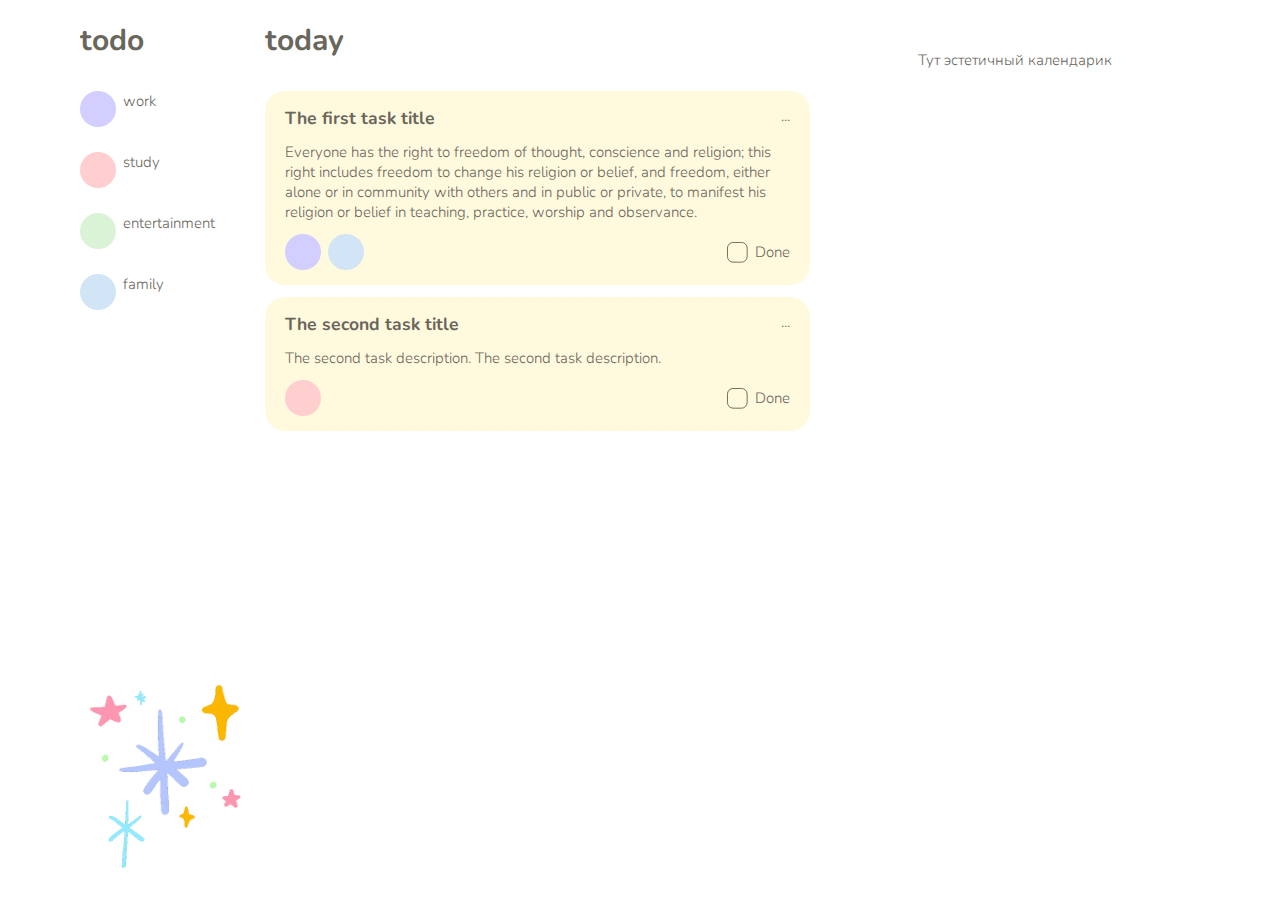
==== commit 3758e03f: "Merge pull request #1 from ninusdurochka/lab-1" ====
--- a/index.html
+++ b/index.html
@@ -2,143 +2,105 @@
 <html lang="en">
 <head>
     <meta charset="UTF-8">
-    <meta name="viewport" content="width=device-width">
     <title>todo list</title>
     <link rel="stylesheet" href="css/style.css">
-    <script src="js/script.js" defer></script>
-    <script src="js/mainMenu.js" defer></script>
-    <script src="js/addTask.js" defer></script>
 </head>
 <body>
-<div class="wrapper">
-    <main>
-        <section class="navigation">
-            <div class="navigation__burger">
-                <span></span>
-            </div>
-            <h1 class="todo__title"><a href="index.html">todo</a></h1>
+<main class="content">
+    <section class="todo">
+        <h1 class="todo-title">todo</h1>
+        <div class="upper">
+            <nav class="tags">
+                <div class="tag">
+                    <div class="ellipse" id="ellipse-1"></div>
+                    <p class="work">work</p>
+                </div>
+                <div class="tag">
+                    <div class="ellipse" id="ellipse-2"></div>
+                    <p class="study">study</p>
+                </div>
+                <div class="tag">
+                    <div class="ellipse" id="ellipse-3"></div>
+                    <p class="entertainment">entertainment</p>
+                </div>
+                <div class="tag">
+                    <div class="ellipse" id="ellipse-4"></div>
+                    <p class="family">family</p>
+                </div>
+            </nav>
+        </div>
+        <div class="logo">
+            <img class="logo-image" src="images/logo.png" alt="Logo image"/>
+        </div>
+    </section>
+    <section class="day">
+        <div class="title">
+            <h1 class="today">today</h1>
+        </div>
+        <div class="tasks">
+            <section class="task" id="task_1">
+                <div class="task-title">
+                    <h3>The first task title</h3>
+                    <div class="task-button">...</div>
+                </div>
+                <div class="description">
+                    <p>Everyone has the right to freedom of thought, conscience and religion;
+                        this right includes freedom to change his religion or belief, and freedom,
+                        either alone or in community with others and in public or private,
+                        to manifest his religion or belief in teaching, practice, worship and observance.</p>
+                </div>
+                <div class="options">
+                    <div class="task-tags">
+                        <div class="ellipse" id="task-ellipse-1"></div>
+                        <div class="ellipse" id="task-ellipse-2"></div>
+                    </div>
+                    <label class="checkbox">
+                        <input class="checkbox-input" type="checkbox">
+                        <svg class="checkbox-icon" viewBox="0 0 22 22">
+                            <rect width="21" height="21" x=".5" y=".5" fill="#FFF9DE" stroke="#69665C" rx="6" />
+                            <path class="tick" stroke="#69665C" fill="none" stroke-linecap="round" stroke-width="2.5" d="M4 10l5 5 9-9" />
+                        </svg>
+                        <span class="checkbox-label">Done</span>
+                    </label>
 
-            <nav class="navigation__tags">
-                <ul class="tags__list">
-                    <li class="tag">
-                        <div class="tag__ellipse" id="ellipse-1"></div>
-                        <p class="tag__name">work</p>
-                    </li>
-                    <li class="tag">
-                        <div class="tag__ellipse" id="ellipse-2"></div>
-                        <p class="tag__name">study</p>
-                    </li>
-                    <li class="tag">
-                        <div class="tag__ellipse" id="ellipse-3"></div>
-                        <p class="tag__name">entertainment</p>
-                    </li>
-                    <li class="tag">
-                        <div class="tag__ellipse" id="ellipse-4"></div>
-                        <p class="tag__name">family</p>
-                    </li>
+                </div>
 
-                </ul>
-                <ul class="sections__list">
-                    <li class="nav__elem">
-                        <img id="habit__tracker__img" alt="habit tracker"
-                             src="[data-uri]">
-                        <a href="habit_tracker.html" class="section__name">habit tracker</a>
-                    </li>
-                    <li class="nav__elem">
-                        <a href="page_load_stats.html" class="section__name">load stats</a>
-                    </li>
-                </ul>
-            </nav>
-            <div class="logo">
-                <img class="logo__image" src="images/logo.png" alt="Logo image"/>
-            </div>
-        </section>
-        <section class="day-view">
-            <div class="today__container">
-                <h1 class="day__title">today</h1>
+            </section>
+            <section class="task" id="task_2">
+                <div class="task-title">
+                    <h3>The second task title</h3>
+                    <div class="task-button">...</div>
+                </div>
+                <div class="description">
+                    <p>The second task description. The second task description.</p>
+                </div>
+                <div class="options">
+                    <div class="task-tags">
+                        <div class="ellipse" id="task-ellipse-3"></div>
+                    </div>
+                    <label class="checkbox">
+                        <input class="checkbox-input" type="checkbox">
+                        <svg class="checkbox-icon" viewBox="0 0 22 22">
+                            <rect width="21" height="21" x=".5" y=".5" fill="#FFF9DE" stroke="#69665C" rx="6" />
+                            <path class="tick" stroke="#69665C" fill="none" stroke-linecap="round" stroke-width="2.5" d="M4 10l5 5 9-9" />
+                        </svg>
+                        <span class="checkbox-label">Done</span>
+                    </label>
 
-                <button id="openModal">+</button>
+                </div>
+            </section>
+        </div>
+    </section>
+    <div class="calendar">
+        <div class="title">
 
-                <div id="taskModal" class="modal">
-                    <div class="modal-content">
-                        <div class="input-task-tittle">
-                            <form class="form-task">
-                                <input type="text" id="taskInput" placeholder="Task">
-                                <button type="submit" id="addTaskButton">Add</button>
-                            </form>
-                        </div>
-                        <div class="description__container">
-                            <textarea rows="5" class="textarea" id="description-input"
-                                      placeholder="Description..."></textarea>
-                            <p class="result"></p>
-                        </div>
-                    </div>
-                </div>
-            </div>
-<!--            <div class="preloader"></div>-->
-            <ul class="tasks__list" id="list-container">
+        </div>
+        <div class="calendar_widget">
+            <p>Тут эстетичный календарик</p>
+        </div>
+    </div>
 
-
-            </ul>
-        </section>
-        <section class="calendar_section">
-            <h1 class="calendar__title">calendar</h1>
-            <div id="calendar"></div>
-            <script>
-                function createCalendar(id, year, month) {
-                    let elem = document.getElementById(id);
-
-                    let mon = month - 1;
-                    let d = new Date(year, mon);
-
-                    let table = `
-                    <table>
-                        <tr>
-                            <th>Mon</th>
-                            <th>Tue</th>
-                            <th>Wed</th>
-                            <th>Thu</th>
-                            <th>Fri</th>
-                            <th>Sat</th>
-                            <th>Sun</th>
-                        </tr>
-                        <tr>
-                    `;
-
-                    for (let i = 0; i < getDay(d); i++) {
-                        table += '<td></td>'
-                    }
-
-                    while (d.getMonth() == mon) {
-                        table += '<td>' + d.getDate() + '</td>'
-                        if (getDay(d) % 7 == 6) {
-                            table += '</tr><tr>'
-                        }
-                        d.setDate(d.getDate() + 1)
-                    }
-
-                    if (getDay(d) != 0) {
-                        for (let i = getDay(d); i < 7; i++) {
-                            table += '<td></td>'
-                        }
-                    }
-
-                    table += '</tr></table>'
-                    elem.innerHTML = table
-                }
-
-                function getDay(date) {
-                    let day = date.getDay();
-                    if (day == 0) day = 7;
-                    return day - 1;
-                }
-
-                createCalendar('calendar', 2023, 11)
-            </script>
-        </section>
-
-    </main>
-</div>
+</main>
 
 </body>
 </html>--- a/css/style.css
+++ b/css/style.css
@@ -16,67 +16,35 @@
     height: 100vh;
     font-size: 15px;
     font-weight: 300;
-    overflow: hidden;
 }
 
-a {
-    text-decoration: none;
-}
-
-main {
-    width: 100%;
-    display: flex;
-    flex-direction: row;
-    justify-content: space-between;
-}
-
-.wrapper {
+.content {
     display: flex;
     height: 100vh;
     flex-direction: row;
     justify-content: space-between;
-    margin: 30px 70px 0 80px;
+    margin: 20px 80px
 }
 
-.navigation {
+.todo {
     display: flex;
     flex-direction: column;
-    justify-content: space-between;
     width: 30%;
     height: 100%;
     overflow: hidden;
     flex-shrink: 2;
 }
 
-.navigation__burger {
-    display: none;
-}
-
-.todo__title {
+.todo-title {
     margin-bottom: 30px;
-    margin-left: 10px;
 }
 
 .upper {
     flex: 1 0 auto;
 }
-
-.navigation__tags {
-    margin-bottom: auto;
+.tags {
     display: flex;
     flex-direction: column;
-}
-
-.tags__list {
-    margin-bottom: auto;
-    display: flex;
-    flex-direction: column;
-    padding-left: 0;
-}
-
-.tags__list li {
-    list-style: none;
-
 }
 
 .tag {
@@ -84,45 +52,14 @@
     display: flex;
     flex-direction: row;
     margin-bottom: 25px;
-    margin-left: 10px;
-    cursor: pointer;
-}
-
-.tag.hover  p {
-    font-size: 20px;
-}
-
-.tag.hover .tag__ellipse {
-    width: 5vh;
-    height: 5vh;
-}
-
-.nav__elem.hover a {
-    font-size: 20px;
-}
-
-.nav__elem.hover #habit__tracker__img {
-    width: 7vh;
-    height: 7vh;
 }
 
 
-.nav__elem {
-    flex-grow: 1;
-    display: flex;
-    flex-direction: row;
-    margin-bottom: 25px;
-}
-
-
-
-
-.day__title {
+.title {
     margin-bottom: 30px;
 }
 
-
-.tag__ellipse {
+.ellipse {
     width: 4vh;
     height: 4vh;
     border-radius: 50%;
@@ -145,80 +82,16 @@
     background-color: #D1E5F7;
 }
 
-.navigation__sections {
-    margin-bottom: auto;
-    display: flex;
-    flex-direction: column;
-}
-
-.sections__list {
-    margin-bottom: auto;
-    display: flex;
-    flex-direction: column;
-    padding-left: 0;
-}
-
-.sections__list li {
-    list-style: none;
-
-}
-
-.nav__elem {
-    flex-grow: 1;
-    display: flex;
-    flex-direction: row;
-    margin-top: auto;
-    margin-bottom: 5px;
-}
-
-#habit__tracker__img {
-    width: 6vh;
-    height: 6vh;
-    border-radius: 50%;
-    margin-left: 0;
-}
-
-.section__name {
-    margin-top: 13px;
-}
-
-.preloader {
-    border: 7px solid #f3f3f3; /* Светло-серый */
-    border-top: 7px solid #69665CFF; /* Синий */
-    border-radius: 50%;
-    width: 60px;
-    height: 60px;
-    animation: spin 2s linear infinite;
-    margin-left: 45%;
-}
-
-@keyframes spin {
-    0% { transform: rotate(0deg); }
-    100% { transform: rotate(360deg); }
-}
-
-.day-view {
+.day {
     flex-shrink: 1;
     flex-direction: column;
     width: 65%;
-    overflow: auto;
-    padding-right: 30px;
-    margin-bottom: 30px;
+    overflow: hidden;
 }
 
-.day-view::-webkit-scrollbar {
-    width: 0;
-}
-
-.tasks__list {
+.tasks {
     display: flex;
     flex-direction: column;
-    padding-left: 0;
-}
-
-.tasks__list li {
-    list-style: none;
-
 }
 
 .task {
@@ -232,45 +105,27 @@
     padding: 15px 20px;
 }
 
-.task__title {
+.task-title {
     display: flex;
     flex-direction: row;
     justify-content: space-between;
-
     margin-bottom: 12px;
 }
-.tittle-text {
-    margin-top: 7px;
-}
-.task-span {
-    font-size: 25px;
-    border-radius: 50%;
+
+.description {
+    margin-bottom: 12px;
 }
 
-.task-span:hover {
-    cursor: pointer;
-
+.task-button {
 }
 
-.task__description {
-    margin-bottom: 12px;
+.options {
     display: flex;
-}
-
-.task-description-text {
-    overflow-wrap: anywhere;
-}
-
-.task__button {
-}
-
-.task__options {
-    display: flex;
-    flex-direction: row-reverse;
+    flex-direction: row;
     justify-content: space-between;
 }
 
-.task__tags {
+.task-tags{
     display: flex;
     flex-direction: row;
 }
@@ -323,450 +178,19 @@
     stroke-dashoffset: 0;
 }
 
-.logo__image {
+.logo-image {
     width: 20vh;
     height: 23vh;
     flex: 0 0 auto;
     margin-bottom: 30px;
 }
 
-.calendar_section {
+.calendar {
     flex-direction: column;
-    width: 50%;
+    width: 60%;
     overflow: hidden;
+    margin-left: auto;
+    margin-right: auto;
+    text-align: center;
     flex-shrink: 2;
-}
-
-.calendar__title {
-    margin-bottom: 30px;
-}
-
-#calendar {
-    display: flex;
-    flex-direction: column;
-    border: 1px solid black;
-    border-radius: 20px;
-}
-
-table {
-    border: 1px solid #000;
-    box-sizing: border-box;
-    border-collapse: collapse;
-    border-radius: 20px;
-    overflow: hidden;
-
-}
-
-tr {
-    border: 1px solid #000;
-    box-sizing: border-box;
-    height: 25%;
-}
-
-tr:nth-child(2n) {
-    background: #FEFBF0;
-}
-
-td, th {
-    border: 1px solid black;
-    padding: 8px;
-    text-align: center;
-    font-size: 18px;
-}
-
-td {
-    width:4vw;
-    height:4vw;
-}
-
-th {
-    font-weight: bold;
-    background-color: #FFF9DE;
-}
-
-
-/*button addNewTask*/
-.today__container {
-    display: flex;
-    flex-direction: row;
-    justify-content: space-between;
-}
-
-#openModal {
-    margin-right: 20px;
-    border-radius: 15px;
-    color: #69665C;
-    font-size: 40px;
-    background-color: #fff;
-    cursor: pointer;
-    border: none;
-    outline: none;
-    width: 5vh;
-    height: 5vh;
-}
-
-.modal {
-    display: none;
-    position: fixed;
-    overflow: hidden;
-    z-index: 1;
-    left: 0;
-    top: 0;
-    width: 100%;
-    height: 100%;
-    background-color: rgb(0,0,0);
-    background-color: rgba(0,0,0,0.4);
-}
-.modal-content {
-    display: flex;
-    flex-direction: column;
-    justify-content: space-between;
-    border-radius: 20px;
-    background-color: #ffffff;
-    margin: 10% auto;
-    padding: 20px;
-    border: 1px solid #888;
-    width: 50%;
-    height: 50%;
-}
-
-.input-task-tittle {
-    display: flex;
-    align-items: center;
-    justify-content: space-between;
-}
-
-.form-task {
-    display: flex;
-    align-items: center;
-    justify-content: space-between;
-    width: 100%;
-    height: 100%;
-}
-
-#taskInput{
-    flex: 1;
-    border: none;
-    outline: none;
-    background: transparent;
-    padding: 10px;
-    font-size: 20px;
-}
-
-.description__container {
-    display: flex;
-    width: 100%;
-    height: 85%;
-}
-
-#description-input{
-    display: block;
-    font-family: 'Nunito', sans-serif;
-    flex: 1;
-    border: none;
-    outline: none;
-    background: transparent;
-    font-size: 20px;
-    width: 40%;
-    resize: none;
-    padding-left: 10px;
-}
-
-.result {
-    display: flex;
-    text-align: right;
-    margin-top: 35%;
-    padding-right: 20px;
-    color: black;
-}
-
-#addTaskButton {
-    border: none;
-    outline: none;
-    padding: 16px 50px;
-    margin-right: 20px;
-    background: #FFF9DE;
-    color: #69665C;
-    font-size: 16px;
-    cursor: pointer;
-    border-radius: 20px;
-}
-
-
-/*habit_tracker*/
-
-.habits__list {
-    display: flex;
-    flex-wrap: wrap;
-    flex-direction: row;
-    justify-content: space-between;
-    margin: auto;
-    padding-left: 0;
-}
-
-.habits__list li {
-    list-style: none;
-
-}
-
-.habit {
-    display: flex;
-    flex-direction: column;
-    justify-content: space-between;
-    border-radius: 20px;
-    background-color: #FFF9DE;
-    margin-bottom: 12px;
-    margin-right: 20px;
-    padding: 15px 0;
-    width: 180px;
-    height: 180px;
-}
-
-.habit__name {
-    display: flex;
-    flex-direction: row;
-    justify-content: space-between;
-    margin-bottom: 12px;
-    margin-left: 20px;
-    margin-right: 20px;
-}
-
-.habit__options {
-    display: flex;
-    width: 20vh;
-    height: 20vh;
-    margin: 0 auto;
-}
-
-.habit__checkbox {
-    cursor: pointer;
-    margin: 0 auto;
-    padding-top: 3vh;
-    padding-bottom: 7vh;
-}
-
-.habit__checkbox-input {
-    position: absolute;
-    width: 10vh;
-    height: 10vh;
-    opacity: 0;
-    cursor: pointer;
-
-}
-
-.habit__checkbox-icon {
-    width: 10vh;
-    height: 10vh;
-    flex-shrink: 0;
-    overflow: visible;
-}
-
-.habit__checkbox-icon .tick {
-    stroke-dasharray: 20px;
-    stroke-dashoffset: 20px;
-    transition: stroke-dashoffset 0.2s ease-out;
-}
-
-.habit__checkbox-label {
-    margin-left: 0.5em;
-}
-
-.habit__checkbox-input:checked + .habit__checkbox-icon .tick {
-    stroke-dashoffset: 0;
-}
-
-.section__name.current  {
-    font-weight: bold;
-}
-
-@media (max-width: 1200px) {
-    .wrapper {
-        max-width: 970px;
-    }
-
-    .tag__ellipse {
-        width: 3vh;
-        height: 3vh;
-        border-radius: 50%;
-        margin-right: 7px;
-    }
-
-    #habit__tracker__img {
-        width: 4.5vh;
-        height: 4.5vh;
-        border-radius: 50%;
-        margin-left: 4px;
-        margin-right: 3px;
-    }
-
-    .section__name {
-        margin-top: 7px;
-    }
-
-    .tag__name, .section__name {
-        font-size: 15px;
-    }
-
-    td, th {
-        font-size: 15px;
-        padding: 5px;
-    }
-
-    td {
-        width:4vw;
-        height:4vw;
-    }
-}
-
-@media (max-width: 992px) {
-    .wrapper {
-        max-width: none;
-        margin: 20px 10px 10px 10px;
-    }
-
-    .tag__ellipse {
-        width: 5vh;
-        height: 5vh;
-        border-radius: 50%;
-        margin-right: 7px;
-        margin-left: 8px;
-    }
-
-    #habit__tracker__img {
-        width: 7vh;
-        height: 7vh;
-        border-radius: 50%;
-        margin-left: 0;
-        margin-right: 3px;
-    }
-
-    .section__name {
-        margin-top: 8.5px;
-    }
-
-    .tag__name, .section__name {
-        font-size: 25px;
-    }
-
-    .calendar_section {
-        width: 0;
-        display: none;
-    }
-
-    .todo__title {
-        display: none;
-    }
-
-    .logo {
-        display: none;
-    }
-
-    .navigation {
-        width: 10%;
-        display: flex;
-        flex-direction: column;
-    }
-
-
-    .menu {
-        width: 10%;
-        display: flex;
-        flex-direction: column;
-    }
-
-    .day-view {
-        width: 90%;
-        margin-left: 20px;
-        margin-right: 0;
-    }
-
-    .navigation__burger {
-        display: block;
-        position: relative;
-        margin-top: 10px;
-        width: 30px;
-        height: 20px;
-        z-index: 2;
-        left: 0;
-
-    }
-
-    .navigation__burger span {
-        background-color: #69665C;
-        position: absolute;
-        width: 100%;
-        height: 10%;
-        top: 50%;
-        transform: scale(1) translate(0px, -50%);
-    }
-
-    .navigation__burger::before,
-    .navigation__burger::after {
-        content: '';
-        background-color: #69665C;
-        position: absolute;
-        width: 100%;
-        height: 9%;
-        left: 0;
-        transition: all 0.3s ease 0s;
-    }
-
-    .navigation__burger::before {
-        top: 0;
-    }
-
-    .navigation__burger::after {
-        bottom: 0;
-    }
-
-    .navigation__burger._active::before {
-        top: 50%;
-        transform: rotate(-45deg) translate(0px, -50%);
-    }
-
-    .navigation__burger._active::after {
-        bottom: 50%;
-        transform: rotate(45deg) translate(0px, 50%);
-    }
-
-    .navigation__burger._active span {
-        transform: scale(0) translate(0px, -50%);
-    }
-
-
-    .navigation__tags {
-        position: fixed;
-        top: 0;
-        left: -100%;
-        height: 100%;
-        width: 100%;
-        background-color: #F6FFF8;
-        padding: 100px 30px 30px 30px;
-        transition: left 0.3s ease 0s;
-        overflow: auto;
-    }
-
-
-
-    .navigation__tags._active {
-        left: 0;
-    }
-
-
-    .tags__list {
-        display: block;
-    }
-
-    .tags__list li{
-        margin: 0 0 30px 0;
-    }
-
-
-
-    .tag {
-        font-size: 24px;
-    }
-
-
-
 }